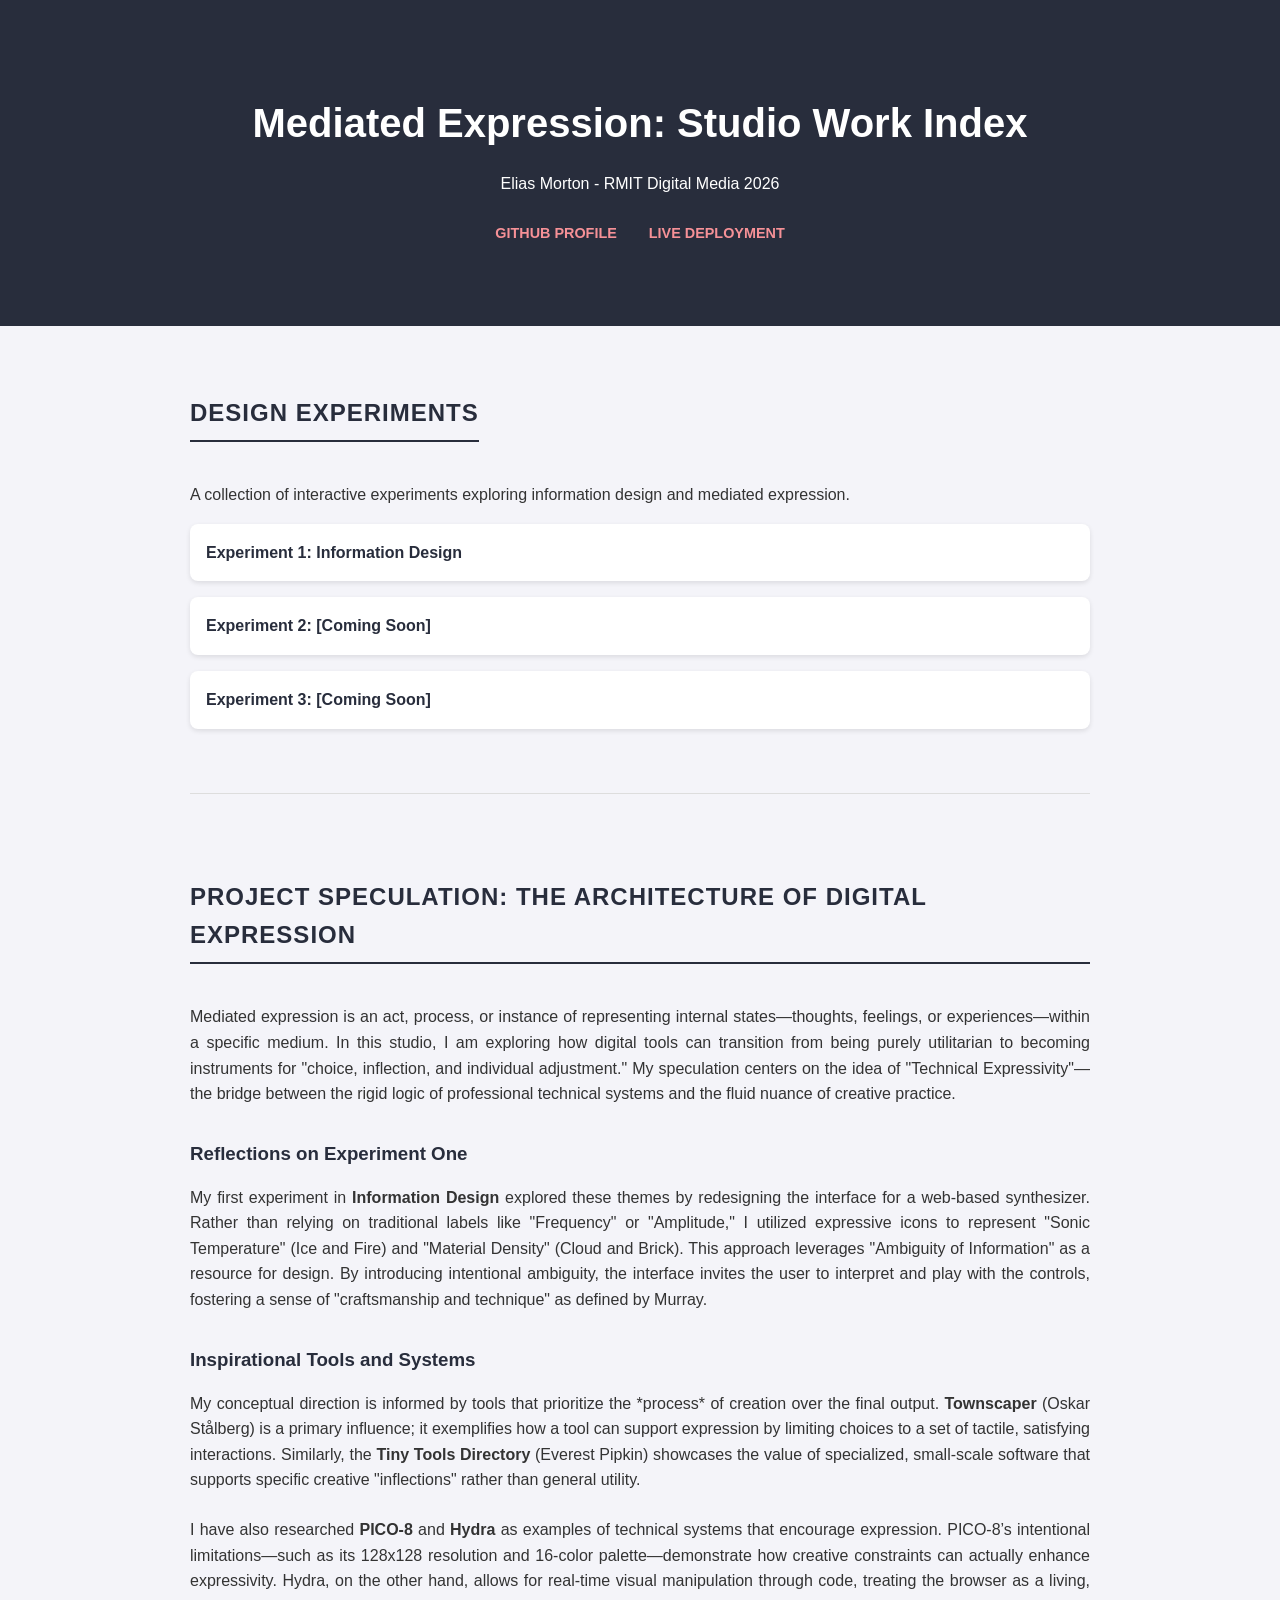
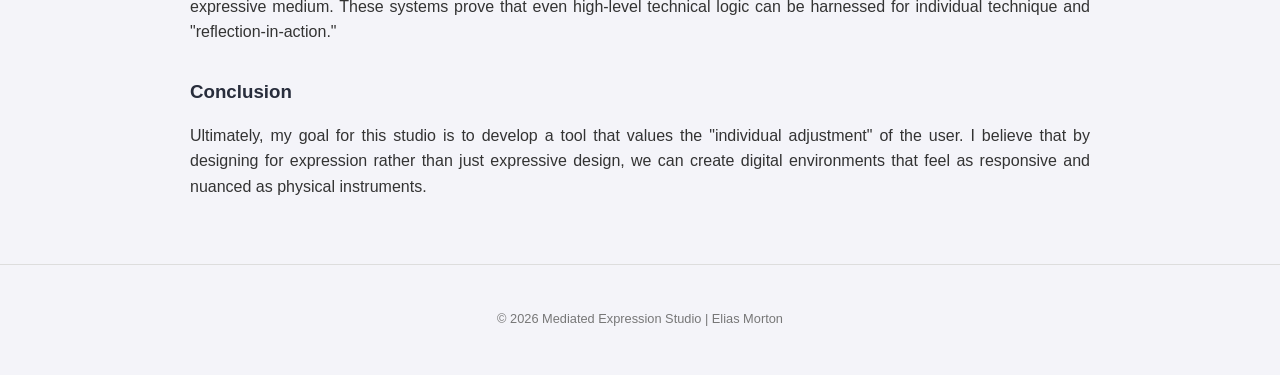
==== index.html @ 71249440 "Add files via upload" ====
<!DOCTYPE html>
<html lang="en-AU">
<head>
    <meta charset="UTF-8">
    <meta name="viewport" content="width=device-width, initial-scale=1.0">
    <title>Elias Morton | Studio Work Index</title>
    <link rel="stylesheet" href="style.css">
</head>
<body>
    <header>
        <h1>Mediated Expression: Studio Work Index</h1>
        <p>Elias Morton - RMIT Digital Media 2026</p>
        <nav>
            <ul>
                <li><a href="https://github.com/ELIASWGIT">GitHub Profile</a></li>
                <li><a href="https://elias-morton-studio.netlify.app">Live Deployment</a></li>
            </ul>
        </nav>
    </header>

    <main>
        <section id="experiments">
            <h2>Design Experiments</h2>
            <p>A collection of interactive experiments exploring information design and mediated expression.</p>
            <ul>
                <li><a href="./informationDesignExperiment/index.html">Experiment 1: Information Design</a></li>
                <li><a href="#">Experiment 2: [Coming Soon]</a></li>
                <li><a href="#">Experiment 3: [Coming Soon]</a></li>
            </ul>
        </section>

        <hr>

        <section id="speculation">
            <h2>Project Speculation: The Architecture of Digital Expression</h2>
            <div class="speculation-content">
                <p>
                    Mediated expression is an act, process, or instance of representing internal states—thoughts,
                    feelings, or experiences—within a specific medium. In this studio,
                    I am exploring how digital tools can transition from being purely utilitarian to becoming
                    instruments for "choice, inflection, and individual adjustment."
                    My speculation centers on the idea of "Technical Expressivity"—the bridge between
                    the rigid logic of professional technical systems and the fluid nuance of creative practice.
                </p>

                <h3>Reflections on Experiment One</h3>
                <p>
                    My first experiment in <strong>Information Design</strong> explored these themes by redesigning
                    the interface for a web-based synthesizer. Rather than relying on traditional labels like
                    "Frequency" or "Amplitude," I utilized expressive icons to represent "Sonic Temperature"
                    (Ice and Fire) and "Material Density" (Cloud and Brick). This approach leverages
                    "Ambiguity of Information" as a resource for design. By introducing
                    intentional ambiguity, the interface invites the user to interpret and play with the
                    controls, fostering a sense of "craftsmanship and technique" as defined by Murray.
                </p>

                <h3>Inspirational Tools and Systems</h3>
                <p>
                    My conceptual direction is informed by tools that prioritize the *process* of creation
                    over the final output. <strong>Townscaper</strong> (Oskar Stålberg) is a primary
                    influence; it exemplifies how a tool can support expression by limiting choices to a
                    set of tactile, satisfying interactions. Similarly,
                    the <strong>Tiny Tools Directory</strong> (Everest Pipkin) showcases the value of
                    specialized, small-scale software that supports specific creative "inflections"
                    rather than general utility.
                </p>

                <p>
                    I have also researched <strong>PICO-8</strong> and <strong>Hydra</strong> as examples
                    of technical systems that encourage expression. PICO-8’s intentional limitations—such
                    as its 128x128 resolution and 16-color palette—demonstrate how creative constraints
                    can actually enhance expressivity. Hydra, on the other hand, allows for real-time
                    visual manipulation through code, treating the browser as a living, expressive medium.
                    These systems prove that even high-level technical logic can be harnessed for individual
                    technique and "reflection-in-action."
                </p>

                <h3>Conclusion</h3>
                <p>
                    Ultimately, my goal for this studio is to develop a tool that values the "individual adjustment"
                    of the user. I believe that by designing for expression rather than just expressive design,
                    we can create digital environments that feel as responsive and nuanced as physical
                    instruments.
                </p>
            </div>
        </section>
    </main>

    <footer>
        <p>&copy; 2026 Mediated Expression Studio | Elias Morton</p>
    </footer>
</body>
</html>
---- style.css ----
/* RMIT Digital Media 2026 
    Studio Work Index Main Stylesheet
    Student: Elias Morton
*/

:root {
    --bg-color: #f4f4f9;
    --text-color: #333;
    --accent-color: #282d3c; /* Matching your experiment's deep blue */
    --link-color: #f69197; /* Matching your experiment's accent pink */
    --max-width: 900px;
}

body {
    font-family: 'Work Sans', sans-serif;
    background-color: var(--bg-color);
    color: var(--text-color);
    line-height: 1.6;
    margin: 0;
    padding: 0;
}

header {
    background-color: var(--accent-color);
    color: white;
    padding: 4rem 2rem;
    text-align: center;
}

    header h1 {
        font-size: 2.5rem;
        margin-bottom: 0.5rem;
    }

nav ul {
    list-style: none;
    padding: 0;
    display: flex;
    justify-content: center;
    gap: 2rem;
    margin-top: 1.5rem;
}

nav a {
    color: var(--link-color);
    text-decoration: none;
    font-weight: bold;
    text-transform: uppercase;
    font-size: 0.9rem;
}

main {
    max-width: var(--max-width);
    margin: 3rem auto;
    padding: 0 2rem;
}

section {
    margin-bottom: 4rem;
}

h2 {
    border-bottom: 2px solid var(--accent-color);
    display: inline-block;
    padding-bottom: 0.5rem;
    margin-bottom: 1.5rem;
    color: var(--accent-color);
    text-transform: uppercase;
    letter-spacing: 1px;
}

.speculation-content p {
    margin-bottom: 1.5rem;
    text-align: justify;
}

.speculation-content h3 {
    margin: 2rem 0 1rem 0;
    color: var(--accent-color);
}

#experiments ul {
    list-style: none;
    padding: 0;
}

#experiments li {
    background: white;
    margin-bottom: 1rem;
    padding: 1rem;
    border-radius: 8px;
    box-shadow: 0 2px 5px rgba(0,0,0,0.1);
    transition: transform 0.2s;
}

    #experiments li:hover {
        transform: translateX(10px);
    }

#experiments a {
    color: var(--accent-color);
    text-decoration: none;
    font-weight: 600;
}

footer {
    text-align: center;
    padding: 2rem;
    font-size: 0.8rem;
    color: #777;
    border-top: 1px solid #ddd;
}

hr {
    border: 0;
    height: 1px;
    background: #ddd;
    margin: 4rem 0;
}
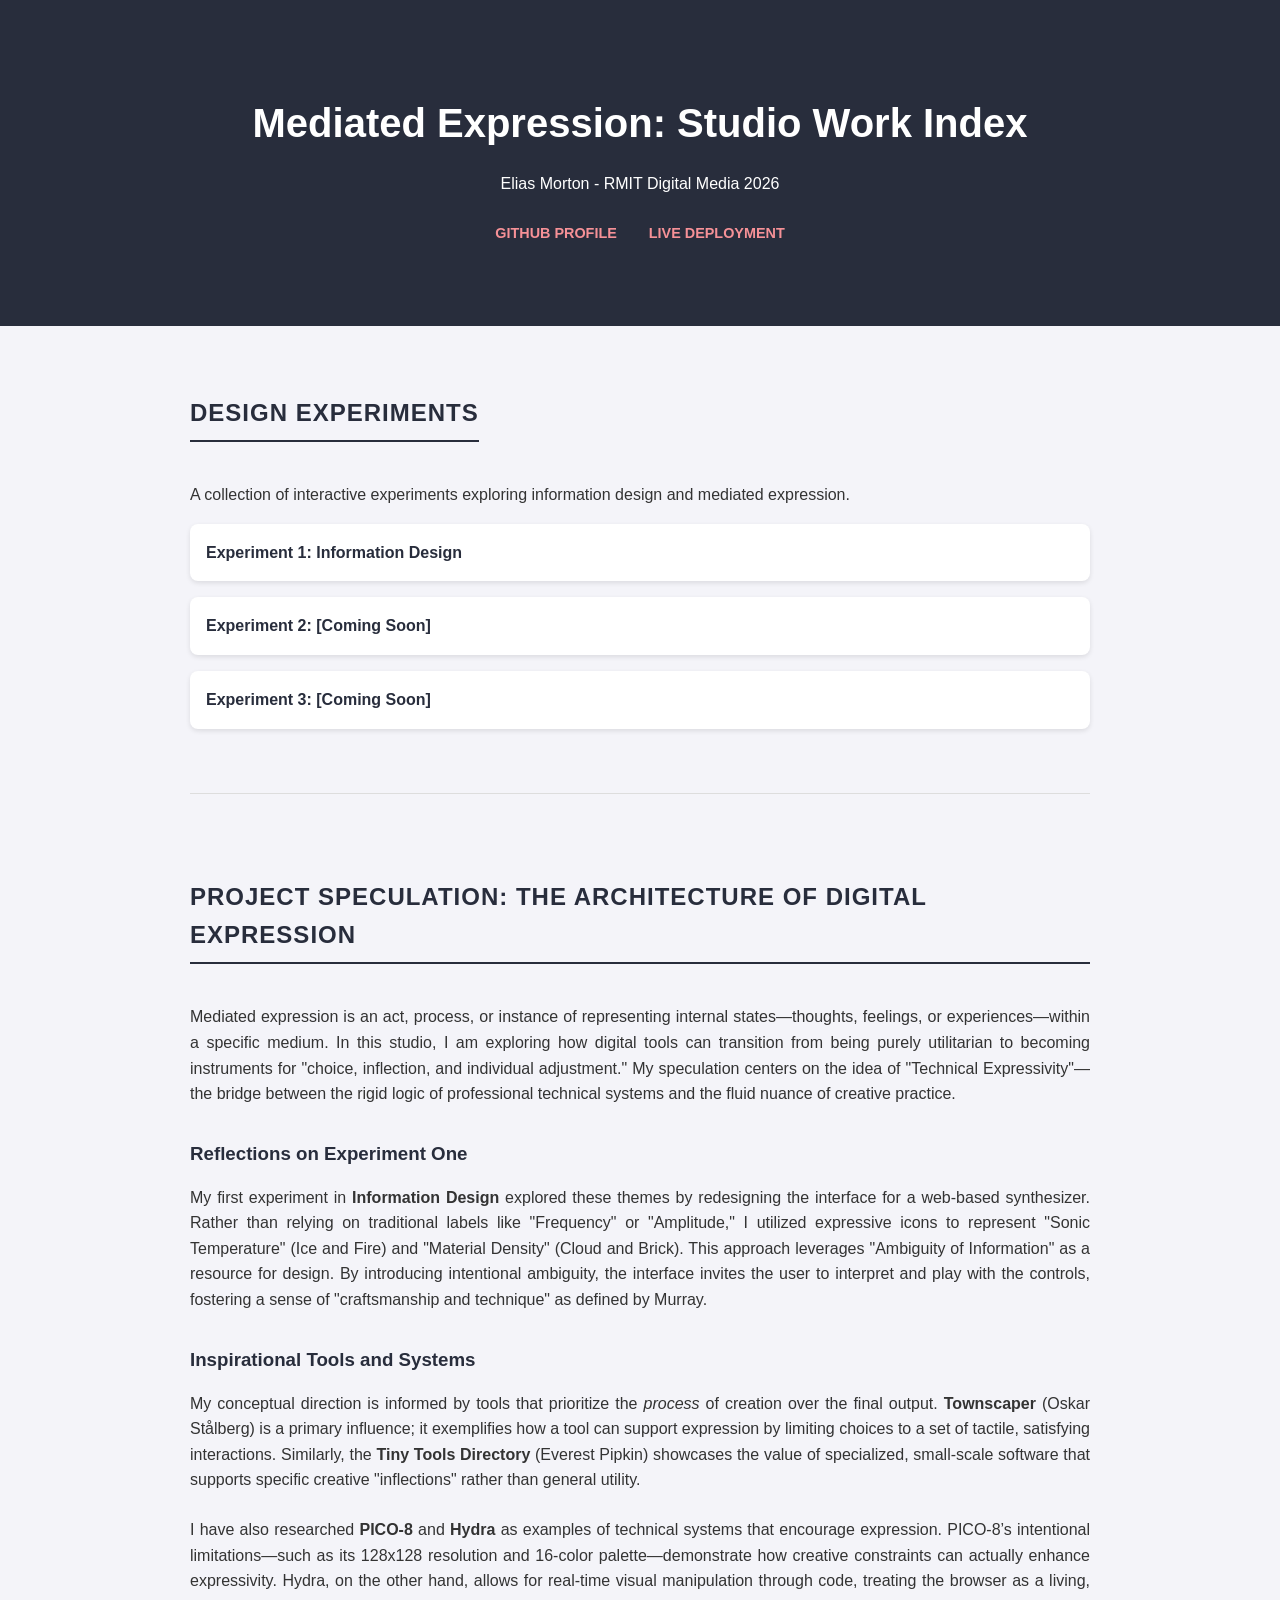
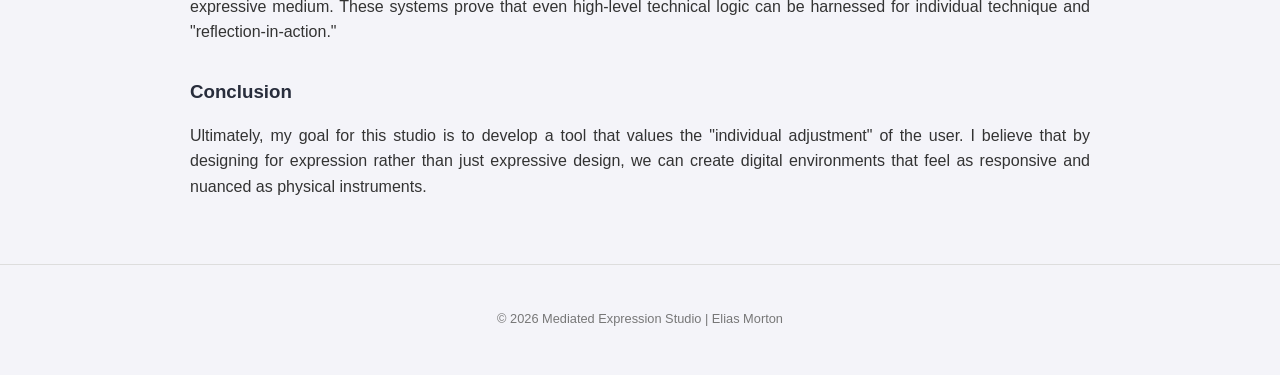
==== commit b39c9bbf: "Update index.html" ====
--- a/index.html
+++ b/index.html
@@ -12,8 +12,8 @@
         <p>Elias Morton - RMIT Digital Media 2026</p>
         <nav>
             <ul>
-                <li><a href="https://github.com/ELIASWGIT">GitHub Profile</a></li>
-                <li><a href="https://elias-morton-studio.netlify.app">Live Deployment</a></li>
+                <li><a href="https://github.com/ELIASWGIT" target="_blank">GitHub Profile</a></li>
+                <li><a href="https://eliaswgit.github.io/studioWorkIndex/">Live Deployment</a></li>
             </ul>
         </nav>
     </header>
@@ -56,7 +56,7 @@
 
                 <h3>Inspirational Tools and Systems</h3>
                 <p>
-                    My conceptual direction is informed by tools that prioritize the *process* of creation
+                    My conceptual direction is informed by tools that prioritize the <em>process</em> of creation
                     over the final output. <strong>Townscaper</strong> (Oskar Stålberg) is a primary
                     influence; it exemplifies how a tool can support expression by limiting choices to a
                     set of tactile, satisfying interactions. Similarly,
@@ -90,4 +90,4 @@
         <p>&copy; 2026 Mediated Expression Studio | Elias Morton</p>
     </footer>
 </body>
-</html>+</html>
